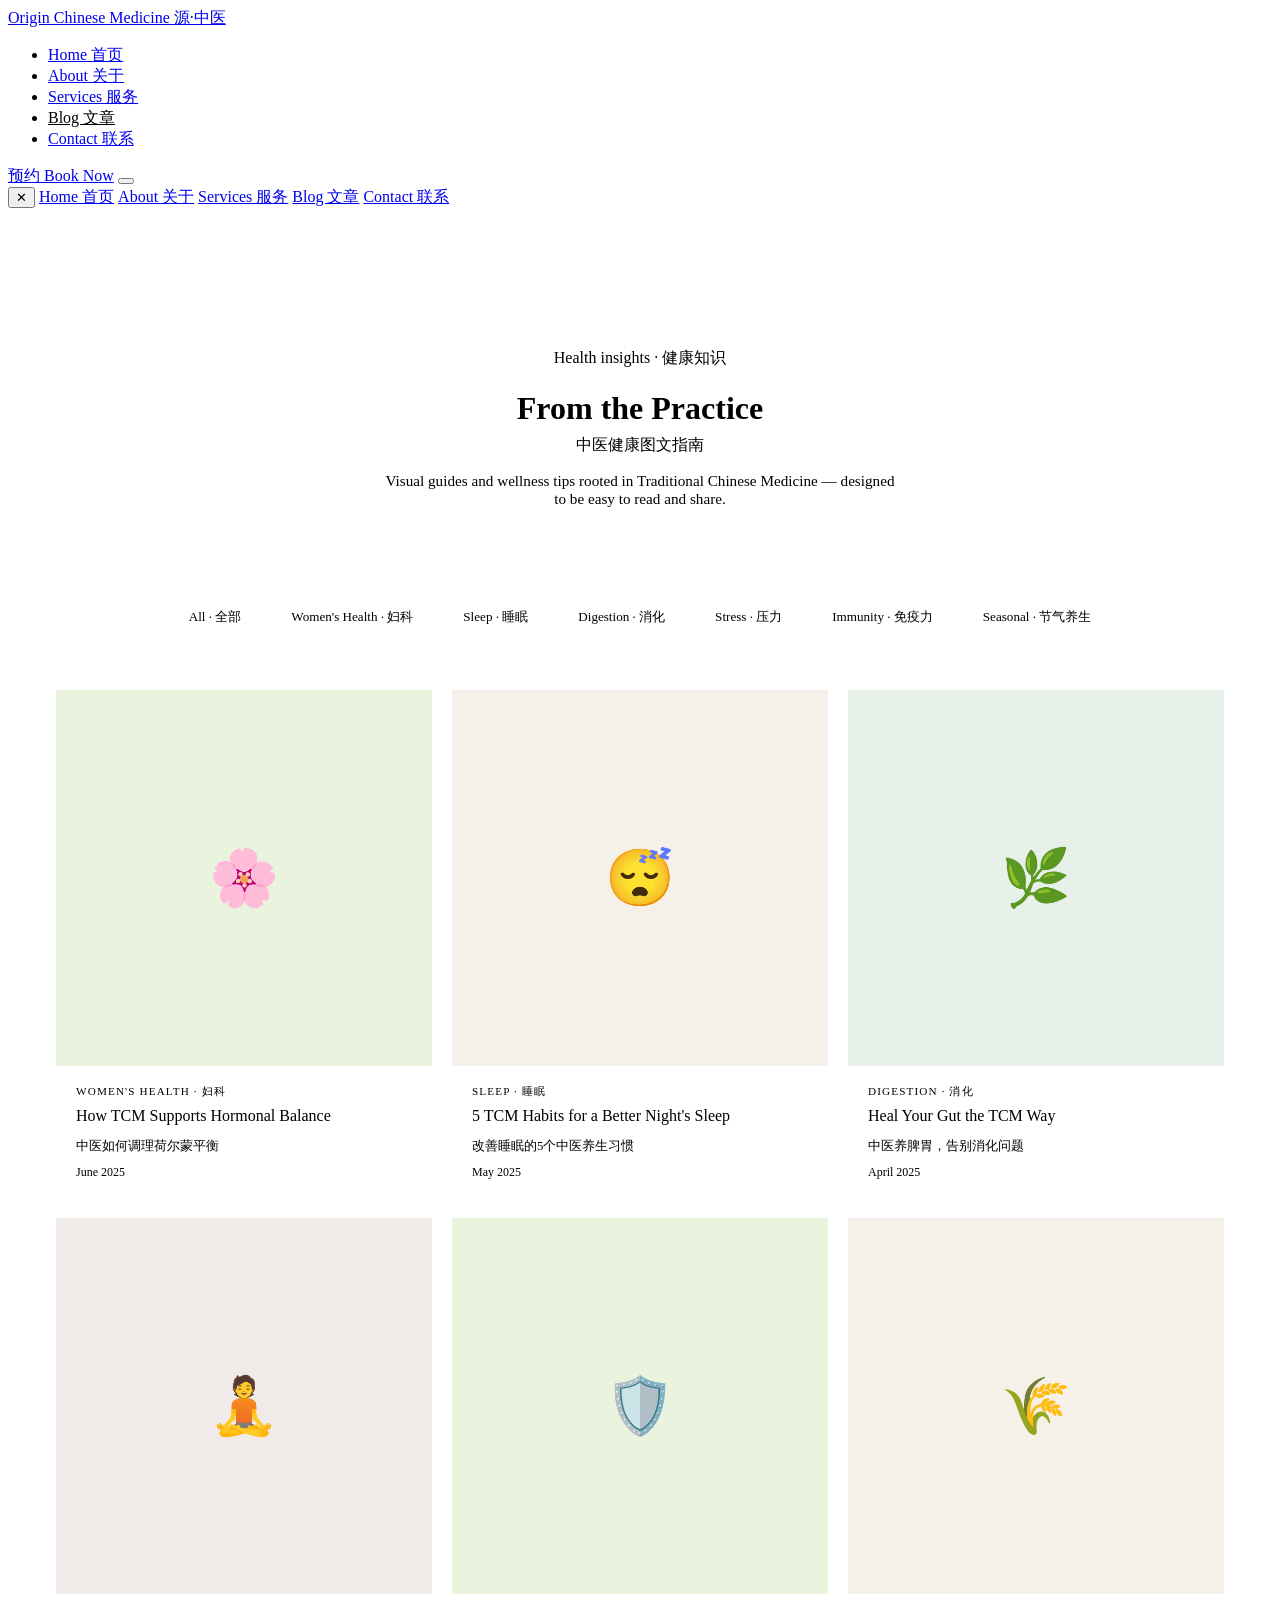
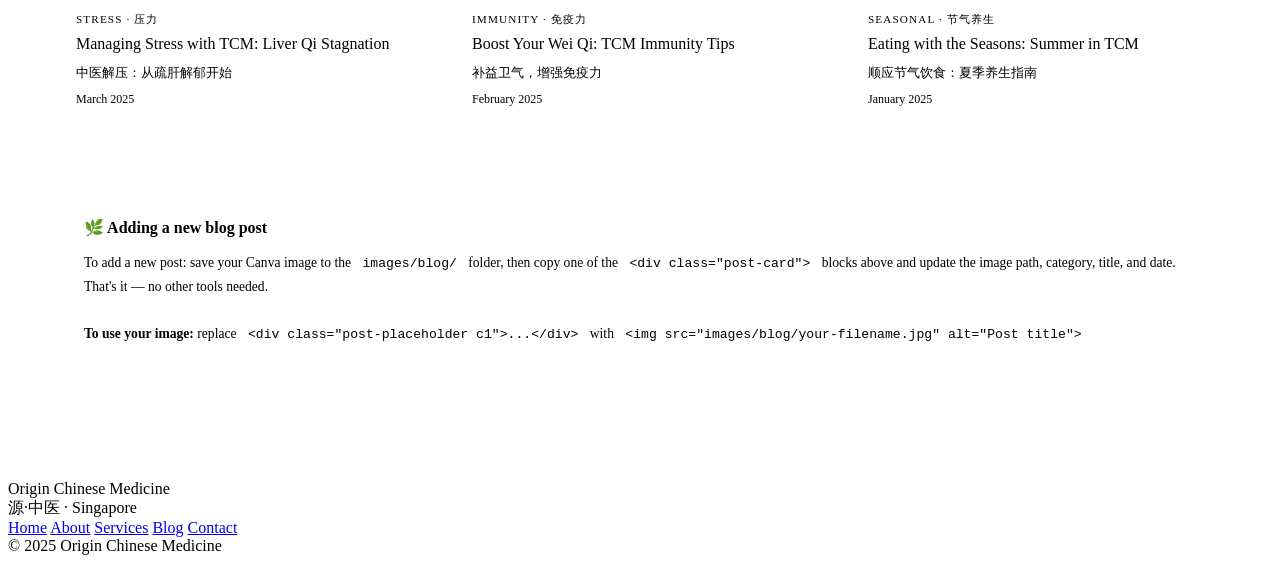
==== blog.html @ f14a3a6f "Add files via upload" ====
<!DOCTYPE html>
<html lang="en">
<head>
  <meta charset="UTF-8" />
  <meta name="viewport" content="width=device-width, initial-scale=1.0" />
  <title>Health Blog | Origin Chinese Medicine | 健康文章</title>
  <meta name="description" content="Visual health guides and TCM wellness tips from Origin Chinese Medicine Singapore. 中医健康知识图解。" />
  <link rel="stylesheet" href="css/style.css" />
  <style>
    .blog-hero {
      padding: 140px 48px 60px;
      background: var(--beige);
      text-align: center;
    }
    .blog-hero h1 { color: var(--green-deep); margin-bottom: 8px; }
    .blog-hero .zh-sub { font-family: 'Noto Serif SC', serif; font-size: 1rem; color: var(--green-soft); margin-bottom: 16px; }
    .blog-hero p { font-size: 0.95rem; color: var(--text-soft); max-width: 520px; margin: 0 auto; }

    .filter-bar {
      display: flex; justify-content: center; flex-wrap: wrap; gap: 10px;
      padding: 32px 48px 0;
      background: var(--beige);
    }
    .filter-btn {
      padding: 8px 20px; border-radius: 100px; font-size: 0.82rem;
      border: 1px solid var(--beige-dark); background: var(--white);
      color: var(--text-mid); cursor: pointer;
      transition: all 0.2s ease; font-family: var(--font-body);
    }
    .filter-btn:hover, .filter-btn.active {
      background: var(--green-deep); color: var(--green-pale);
      border-color: var(--green-deep);
    }

    .blog-section {
      padding: 56px 48px 96px;
      background: var(--beige);
    }

    /* MASONRY-STYLE GRID */
    .posts-grid {
      display: grid;
      grid-template-columns: repeat(3, 1fr);
      gap: 20px;
    }

    .post-card {
      background: var(--white);
      border-radius: var(--radius-lg);
      border: 1px solid var(--beige-dark);
      overflow: hidden;
      cursor: pointer;
      transition: transform 0.25s ease, box-shadow 0.25s ease;
    }
    .post-card:hover {
      transform: translateY(-6px);
      box-shadow: 0 16px 48px rgba(30,61,31,0.1);
    }
    .post-card img {
      width: 100%; display: block;
      object-fit: cover; aspect-ratio: 1/1;
      background: var(--green-pale);
    }
    .post-placeholder {
      width: 100%; aspect-ratio: 1/1;
      display: flex; align-items: center; justify-content: center;
      font-size: 3.5rem;
    }
    .post-placeholder.c1 { background: #EAF3DE; }
    .post-placeholder.c2 { background: #F5F0E8; }
    .post-placeholder.c3 { background: #E8F0EA; }
    .post-placeholder.c4 { background: #F0EAE8; }

    .post-meta { padding: 18px 20px; }
    .post-category {
      font-size: 0.7rem; letter-spacing: 0.1em; text-transform: uppercase;
      color: var(--green-soft); margin-bottom: 6px;
    }
    .post-title {
      font-family: var(--font-display); font-size: 1rem;
      color: var(--green-deep); line-height: 1.4; margin-bottom: 10px;
    }
    .post-title-zh {
      font-family: 'Noto Serif SC', serif;
      font-size: 0.8rem; color: var(--green-soft); margin-bottom: 10px;
    }
    .post-date { font-size: 0.75rem; color: var(--text-muted); }

    /* LIGHTBOX */
    .lightbox {
      display: none; position: fixed; inset: 0; z-index: 999;
      background: rgba(10, 20, 10, 0.85);
      align-items: center; justify-content: center;
      padding: 24px;
    }
    .lightbox.open { display: flex; }
    .lightbox-inner {
      max-width: 680px; width: 100%;
      background: var(--white); border-radius: var(--radius-xl);
      overflow: hidden; position: relative;
    }
    .lightbox img {
      width: 100%; display: block;
      max-height: 70vh; object-fit: contain; background: var(--beige);
    }
    .lightbox-body { padding: 24px 28px; }
    .lightbox-category { font-size: 0.72rem; letter-spacing: 0.1em; text-transform: uppercase; color: var(--green-soft); margin-bottom: 8px; }
    .lightbox-title { font-family: var(--font-display); font-size: 1.3rem; color: var(--green-deep); margin-bottom: 6px; }
    .lightbox-title-zh { font-family: 'Noto Serif SC', serif; font-size: 0.9rem; color: var(--green-soft); }
    .lightbox-close {
      position: absolute; top: 16px; right: 16px;
      width: 36px; height: 36px; border-radius: 50%;
      background: rgba(0,0,0,0.3); color: white;
      border: none; font-size: 1rem; cursor: pointer;
      display: flex; align-items: center; justify-content: center;
    }

    /* HOW TO ADD POSTS */
    .add-post-guide {
      margin-top: 48px; padding: 24px 28px;
      background: var(--white); border-radius: var(--radius-lg);
      border: 1px dashed var(--green-light);
    }
    .add-post-guide h4 { font-family: var(--font-display); color: var(--green-deep); margin-bottom: 8px; }
    .add-post-guide p { font-size: 0.85rem; color: var(--text-soft); line-height: 1.7; }
    .add-post-guide code {
      background: var(--beige); padding: 2px 8px; border-radius: 4px;
      font-family: monospace; font-size: 0.82rem; color: var(--green-mid);
    }

    @media (max-width: 900px) {
      .blog-hero, .filter-bar, .blog-section { padding-left: 24px; padding-right: 24px; }
      .blog-hero { padding-top: 110px; }
      .posts-grid { grid-template-columns: repeat(2, 1fr); }
    }
    @media (max-width: 560px) {
      .posts-grid { grid-template-columns: 1fr; }
    }
  </style>
</head>
<body>

<!-- NAV -->
<nav id="mainNav">
  <a href="index.html" class="nav-logo">
    <span class="nav-logo-en">Origin Chinese Medicine</span>
    <span class="nav-logo-zh">源·中医</span>
  </a>
  <ul class="nav-links">
    <li><a href="index.html#home">Home 首页</a></li>
    <li><a href="index.html#about">About 关于</a></li>
    <li><a href="index.html#services">Services 服务</a></li>
    <li><a href="blog.html" style="color: var(--green-mid);">Blog 文章</a></li>
    <li><a href="index.html#contact">Contact 联系</a></li>
  </ul>
  <a href="index.html#contact" class="nav-cta">预约 Book Now</a>
  <button class="hamburger" onclick="openMobileNav()" aria-label="Open menu">
    <span></span><span></span><span></span>
  </button>
</nav>

<!-- MOBILE NAV -->
<div class="mobile-nav" id="mobileNav">
  <button class="close-btn" onclick="closeMobileNav()">✕</button>
  <a href="index.html" onclick="closeMobileNav()">Home 首页</a>
  <a href="index.html#about" onclick="closeMobileNav()">About 关于</a>
  <a href="index.html#services" onclick="closeMobileNav()">Services 服务</a>
  <a href="blog.html" onclick="closeMobileNav()">Blog 文章</a>
  <a href="index.html#contact" onclick="closeMobileNav()">Contact 联系</a>
</div>

<!-- HERO -->
<div class="blog-hero">
  <div class="section-eyebrow" style="justify-content:center; margin-bottom:16px;">Health insights · 健康知识</div>
  <h1>From the Practice</h1>
  <div class="zh-sub">中医健康图文指南</div>
  <p>Visual guides and wellness tips rooted in Traditional Chinese Medicine — designed to be easy to read and share.</p>
</div>

<!-- FILTER BAR -->
<div class="filter-bar">
  <button class="filter-btn active" onclick="filterPosts('all', this)">All · 全部</button>
  <button class="filter-btn" onclick="filterPosts('womens', this)">Women's Health · 妇科</button>
  <button class="filter-btn" onclick="filterPosts('sleep', this)">Sleep · 睡眠</button>
  <button class="filter-btn" onclick="filterPosts('digestion', this)">Digestion · 消化</button>
  <button class="filter-btn" onclick="filterPosts('stress', this)">Stress · 压力</button>
  <button class="filter-btn" onclick="filterPosts('immunity', this)">Immunity · 免疫力</button>
  <button class="filter-btn" onclick="filterPosts('seasonal', this)">Seasonal · 节气养生</button>
</div>

<!-- BLOG POSTS GRID -->
<div class="blog-section">
  <div class="posts-grid" id="postsGrid">

    <!-- SAMPLE POSTS — replace emoji with <img src="images/blog/your-image.jpg"> -->
    <div class="post-card fade-in" data-category="womens" onclick="openLightbox(this)">
      <div class="post-placeholder c1">🌸</div>
      <div class="post-meta">
        <div class="post-category">Women's Health · 妇科</div>
        <div class="post-title">How TCM Supports Hormonal Balance</div>
        <div class="post-title-zh">中医如何调理荷尔蒙平衡</div>
        <div class="post-date">June 2025</div>
      </div>
    </div>

    <div class="post-card fade-in" data-category="sleep" onclick="openLightbox(this)" style="transition-delay:0.1s">
      <div class="post-placeholder c2">😴</div>
      <div class="post-meta">
        <div class="post-category">Sleep · 睡眠</div>
        <div class="post-title">5 TCM Habits for a Better Night's Sleep</div>
        <div class="post-title-zh">改善睡眠的5个中医养生习惯</div>
        <div class="post-date">May 2025</div>
      </div>
    </div>

    <div class="post-card fade-in" data-category="digestion" onclick="openLightbox(this)" style="transition-delay:0.2s">
      <div class="post-placeholder c3">🌿</div>
      <div class="post-meta">
        <div class="post-category">Digestion · 消化</div>
        <div class="post-title">Heal Your Gut the TCM Way</div>
        <div class="post-title-zh">中医养脾胃，告别消化问题</div>
        <div class="post-date">April 2025</div>
      </div>
    </div>

    <div class="post-card fade-in" data-category="stress" onclick="openLightbox(this)">
      <div class="post-placeholder c4">🧘</div>
      <div class="post-meta">
        <div class="post-category">Stress · 压力</div>
        <div class="post-title">Managing Stress with TCM: Liver Qi Stagnation</div>
        <div class="post-title-zh">中医解压：从疏肝解郁开始</div>
        <div class="post-date">March 2025</div>
      </div>
    </div>

    <div class="post-card fade-in" data-category="immunity" onclick="openLightbox(this)" style="transition-delay:0.1s">
      <div class="post-placeholder c1">🛡️</div>
      <div class="post-meta">
        <div class="post-category">Immunity · 免疫力</div>
        <div class="post-title">Boost Your Wei Qi: TCM Immunity Tips</div>
        <div class="post-title-zh">补益卫气，增强免疫力</div>
        <div class="post-date">February 2025</div>
      </div>
    </div>

    <div class="post-card fade-in" data-category="seasonal" onclick="openLightbox(this)" style="transition-delay:0.2s">
      <div class="post-placeholder c2">🌾</div>
      <div class="post-meta">
        <div class="post-category">Seasonal · 节气养生</div>
        <div class="post-title">Eating with the Seasons: Summer in TCM</div>
        <div class="post-title-zh">顺应节气饮食：夏季养生指南</div>
        <div class="post-date">January 2025</div>
      </div>
    </div>

  </div>

  <!-- GUIDE FOR ADDING NEW POSTS -->
  <div class="add-post-guide">
    <h4>🌿 Adding a new blog post</h4>
    <p>
      To add a new post: save your Canva image to the <code>images/blog/</code> folder, then copy one of the <code>&lt;div class="post-card"&gt;</code> blocks above and update the image path, category, title, and date. That's it — no other tools needed.
      <br><br>
      <strong>To use your image:</strong> replace <code>&lt;div class="post-placeholder c1"&gt;...&lt;/div&gt;</code> with <code>&lt;img src="images/blog/your-filename.jpg" alt="Post title"&gt;</code>
    </p>
  </div>
</div>

<!-- LIGHTBOX -->
<div class="lightbox" id="lightbox" onclick="closeLightboxOnBg(event)">
  <div class="lightbox-inner">
    <button class="lightbox-close" onclick="closeLightbox()">✕</button>
    <img id="lightboxImg" src="" alt="" style="display:none" />
    <div id="lightboxPlaceholder" style="width:100%; aspect-ratio:1/1; display:flex; align-items:center; justify-content:center; font-size:5rem; background:var(--beige);"></div>
    <div class="lightbox-body">
      <div class="lightbox-category" id="lightboxCat"></div>
      <div class="lightbox-title" id="lightboxTitle"></div>
      <div class="lightbox-title-zh" id="lightboxZh"></div>
    </div>
  </div>
</div>

<!-- FOOTER -->
<footer>
  <div>
    <div class="footer-logo-en">Origin Chinese Medicine</div>
    <div class="footer-logo-zh">源·中医 · Singapore</div>
  </div>
  <div class="footer-links">
    <a href="index.html">Home</a>
    <a href="index.html#about">About</a>
    <a href="index.html#services">Services</a>
    <a href="blog.html">Blog</a>
    <a href="index.html#contact">Contact</a>
  </div>
  <div class="footer-copy">© 2025 Origin Chinese Medicine</div>
</footer>

<script>
  window.addEventListener('scroll', () => {
    document.getElementById('mainNav').classList.toggle('scrolled', window.scrollY > 20);
  });
  function openMobileNav() { document.getElementById('mobileNav').classList.add('open'); }
  function closeMobileNav() { document.getElementById('mobileNav').classList.remove('open'); }

  const observer = new IntersectionObserver((entries) => {
    entries.forEach(e => { if (e.isIntersecting) e.target.classList.add('visible'); });
  }, { threshold: 0.1 });
  document.querySelectorAll('.fade-in').forEach(el => observer.observe(el));

  // Filter
  function filterPosts(cat, btn) {
    document.querySelectorAll('.filter-btn').forEach(b => b.classList.remove('active'));
    btn.classList.add('active');
    document.querySelectorAll('.post-card').forEach(card => {
      card.style.display = (cat === 'all' || card.dataset.category === cat) ? 'block' : 'none';
    });
  }

  // Lightbox
  function openLightbox(card) {
    const img = card.querySelector('img');
    const placeholder = card.querySelector('.post-placeholder');
    const cat = card.querySelector('.post-category').textContent;
    const title = card.querySelector('.post-title').textContent;
    const zh = card.querySelector('.post-title-zh').textContent;
    document.getElementById('lightboxCat').textContent = cat;
    document.getElementById('lightboxTitle').textContent = title;
    document.getElementById('lightboxZh').textContent = zh;
    if (img) {
      document.getElementById('lightboxImg').src = img.src;
      document.getElementById('lightboxImg').style.display = 'block';
      document.getElementById('lightboxPlaceholder').style.display = 'none';
    } else {
      document.getElementById('lightboxImg').style.display = 'none';
      document.getElementById('lightboxPlaceholder').innerHTML = placeholder.innerHTML;
      document.getElementById('lightboxPlaceholder').style.display = 'flex';
    }
    document.getElementById('lightbox').classList.add('open');
    document.body.style.overflow = 'hidden';
  }
  function closeLightbox() {
    document.getElementById('lightbox').classList.remove('open');
    document.body.style.overflow = '';
  }
  function closeLightboxOnBg(e) {
    if (e.target === document.getElementById('lightbox')) closeLightbox();
  }
  document.addEventListener('keydown', e => { if (e.key === 'Escape') closeLightbox(); });
</script>

</body>
</html>
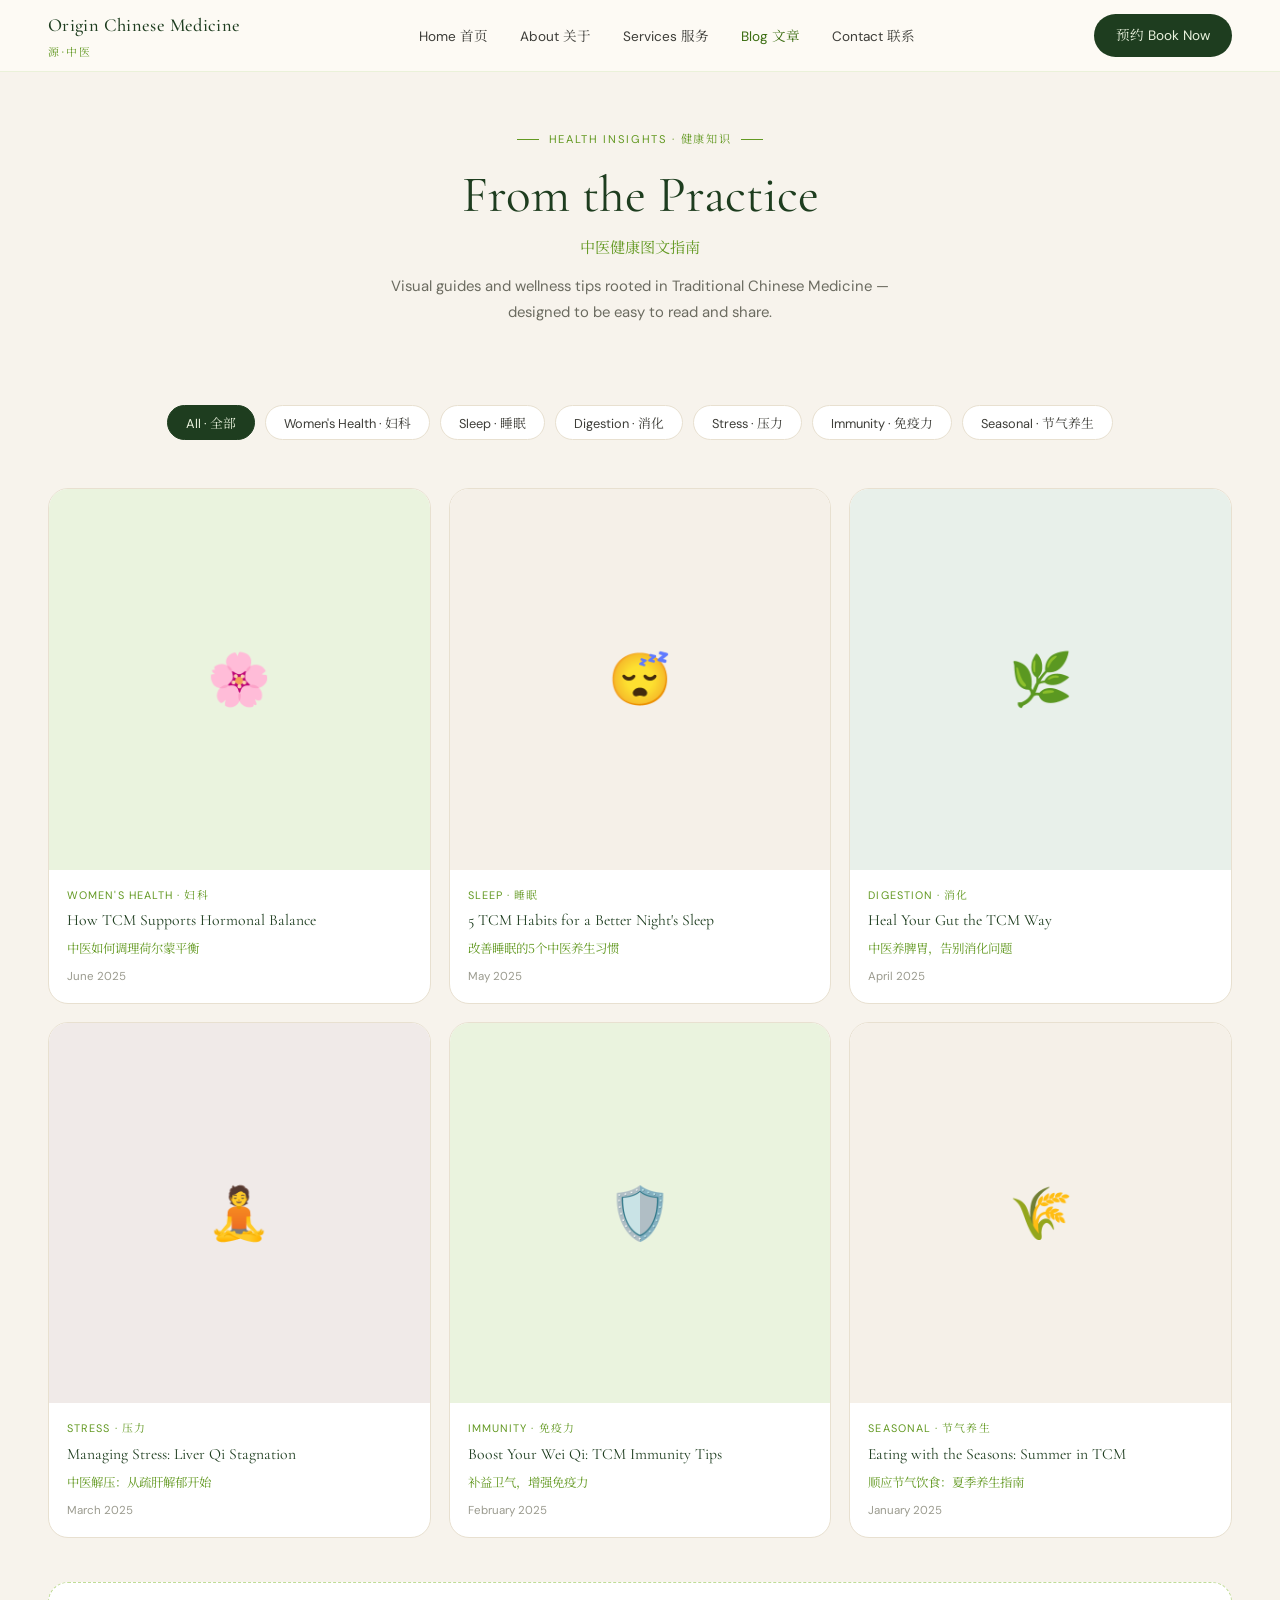
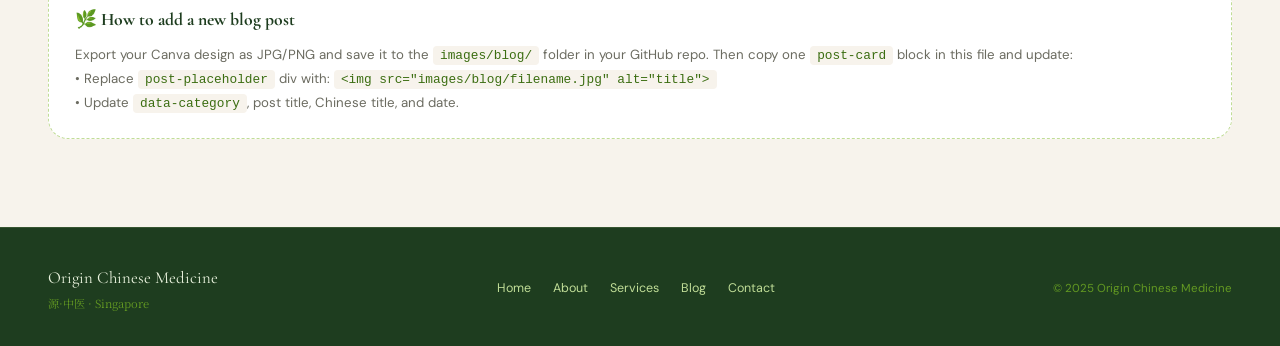
==== commit 99081333: "Add files via upload" ====
--- a/blog.html
+++ b/blog.html
@@ -4,141 +4,125 @@
   <meta charset="UTF-8" />
   <meta name="viewport" content="width=device-width, initial-scale=1.0" />
   <title>Health Blog | Origin Chinese Medicine | 健康文章</title>
-  <meta name="description" content="Visual health guides and TCM wellness tips from Origin Chinese Medicine Singapore. 中医健康知识图解。" />
-  <link rel="stylesheet" href="css/style.css" />
+  <meta name="description" content="Visual health guides and TCM wellness tips from Origin Chinese Medicine Singapore." />
+  <link rel="preconnect" href="https://fonts.googleapis.com">
+  <link rel="preconnect" href="https://fonts.gstatic.com" crossorigin>
+  <link href="https://fonts.googleapis.com/css2?family=Cormorant+Garamond:ital,wght@0,300;0,400;0,500;1,300;1,400&family=DM+Sans:wght@300;400;500&family=Noto+Serif+SC:wght@300;400;500&display=swap" rel="stylesheet">
   <style>
-    .blog-hero {
-      padding: 140px 48px 60px;
-      background: var(--beige);
-      text-align: center;
+    :root {
+      --green-deep:#1E3D1F; --green-mid:#3B6D11; --green-soft:#639922;
+      --green-light:#C0DD97; --green-pale:#EAF3DE; --beige:#F7F3EC;
+      --beige-dark:#E8E0D0; --cream:#FDFAF5; --text-dark:#1A1A18;
+      --text-mid:#3D3D38; --text-soft:#6B6B60; --text-muted:#9A9A8E; --white:#FFFFFF;
+      --font-display:'Cormorant Garamond','Noto Serif SC',serif;
+      --font-body:'DM Sans','Noto Serif SC',sans-serif;
+      --r-md:12px; --r-lg:20px; --r-xl:32px; --t:0.3s ease;
     }
-    .blog-hero h1 { color: var(--green-deep); margin-bottom: 8px; }
-    .blog-hero .zh-sub { font-family: 'Noto Serif SC', serif; font-size: 1rem; color: var(--green-soft); margin-bottom: 16px; }
-    .blog-hero p { font-size: 0.95rem; color: var(--text-soft); max-width: 520px; margin: 0 auto; }
-
-    .filter-bar {
-      display: flex; justify-content: center; flex-wrap: wrap; gap: 10px;
-      padding: 32px 48px 0;
-      background: var(--beige);
+    *,*::before,*::after{box-sizing:border-box;margin:0;padding:0;}
+    html{scroll-behavior:smooth;}
+    body{font-family:var(--font-body);background:var(--cream);color:var(--text-dark);font-size:16px;line-height:1.7;overflow-x:hidden;}
+    h1,h2,h3{font-family:var(--font-display);font-weight:400;line-height:1.2;}
+    a{text-decoration:none;}
+
+    /* NAV */
+    nav{position:fixed;top:0;left:0;right:0;z-index:100;display:flex;align-items:center;justify-content:space-between;padding:0 48px;height:72px;background:rgba(253,250,245,0.94);backdrop-filter:blur(12px);border-bottom:1px solid rgba(192,221,151,0.3);transition:box-shadow var(--t);}
+    nav.scrolled{box-shadow:0 2px 20px rgba(30,61,31,0.08);}
+    .nav-logo{display:flex;flex-direction:column;gap:1px;}
+    .nav-logo-en{font-family:var(--font-display);font-size:1.15rem;font-weight:500;color:var(--green-deep);letter-spacing:0.02em;}
+    .nav-logo-zh{font-family:'Noto Serif SC',serif;font-size:0.68rem;color:var(--green-soft);letter-spacing:0.15em;}
+    .nav-links{display:flex;gap:32px;list-style:none;}
+    .nav-links a{font-size:0.85rem;color:var(--text-mid);transition:color var(--t);}
+    .nav-links a:hover,.nav-links a.active{color:var(--green-mid);}
+    .nav-cta{padding:10px 22px;background:var(--green-deep);color:var(--green-pale);border:none;border-radius:100px;font-family:var(--font-body);font-size:0.85rem;cursor:pointer;transition:background var(--t);}
+    .nav-cta:hover{background:var(--green-mid);}
+    .hamburger{display:none;flex-direction:column;gap:5px;background:none;border:none;cursor:pointer;padding:4px;}
+    .hamburger span{display:block;width:24px;height:1.5px;background:var(--green-deep);}
+    .mobile-nav{display:none;position:fixed;inset:0;z-index:99;background:var(--cream);flex-direction:column;align-items:center;justify-content:center;gap:32px;}
+    .mobile-nav.open{display:flex;}
+    .mobile-nav a{font-family:var(--font-display);font-size:1.9rem;color:var(--green-deep);}
+    .mobile-nav .close-btn{position:absolute;top:24px;right:40px;background:none;border:none;font-size:1.8rem;color:var(--text-soft);cursor:pointer;}
+
+    /* BLOG HERO */
+    .blog-hero{padding:130px 48px 52px;background:var(--beige);text-align:center;}
+    .eyebrow{font-size:0.7rem;letter-spacing:0.15em;text-transform:uppercase;color:var(--green-soft);display:flex;align-items:center;justify-content:center;gap:10px;margin-bottom:16px;}
+    .eyebrow::before{content:'';display:block;width:22px;height:1px;background:var(--green-soft);}
+    .eyebrow::after{content:'';display:block;width:22px;height:1px;background:var(--green-soft);}
+    .blog-hero h1{font-size:clamp(2rem,4vw,3.2rem);color:var(--green-deep);margin-bottom:8px;}
+    .blog-hero .zh-sub{font-family:'Noto Serif SC',serif;font-size:0.95rem;color:var(--green-soft);margin-bottom:14px;}
+    .blog-hero p{font-size:0.93rem;color:var(--text-soft);max-width:500px;margin:0 auto;}
+
+    /* FILTER */
+    .filter-bar{display:flex;justify-content:center;flex-wrap:wrap;gap:10px;padding:28px 48px 0;background:var(--beige);}
+    .filter-btn{padding:7px 18px;border-radius:100px;font-size:0.8rem;border:1px solid var(--beige-dark);background:var(--white);color:var(--text-mid);cursor:pointer;transition:all 0.2s;font-family:var(--font-body);}
+    .filter-btn:hover,.filter-btn.active{background:var(--green-deep);color:var(--green-pale);border-color:var(--green-deep);}
+
+    /* GRID */
+    .blog-section{padding:48px 48px 88px;background:var(--beige);}
+    .posts-grid{display:grid;grid-template-columns:repeat(3,1fr);gap:18px;}
+    .post-card{background:var(--white);border-radius:var(--r-lg);border:1px solid var(--beige-dark);overflow:hidden;cursor:pointer;transition:transform 0.25s,box-shadow 0.25s;}
+    .post-card:hover{transform:translateY(-6px);box-shadow:0 16px 44px rgba(30,61,31,0.1);}
+    .post-card img{width:100%;display:block;object-fit:cover;aspect-ratio:1/1;background:var(--green-pale);}
+    .post-placeholder{width:100%;aspect-ratio:1/1;display:flex;align-items:center;justify-content:center;font-size:3.2rem;}
+    .c1{background:#EAF3DE;} .c2{background:#F5F0E8;} .c3{background:#E8F0EA;} .c4{background:#F0EAE8;}
+    .post-meta{padding:16px 18px;}
+    .post-category{font-size:0.68rem;letter-spacing:0.1em;text-transform:uppercase;color:var(--green-soft);margin-bottom:6px;}
+    .post-title{font-family:var(--font-display);font-size:0.98rem;color:var(--green-deep);line-height:1.4;margin-bottom:6px;}
+    .post-title-zh{font-family:'Noto Serif SC',serif;font-size:0.78rem;color:var(--green-soft);margin-bottom:8px;}
+    .post-date{font-size:0.72rem;color:var(--text-muted);}
+
+    /* LIGHTBOX */
+    .lightbox{display:none;position:fixed;inset:0;z-index:999;background:rgba(10,20,10,0.85);align-items:center;justify-content:center;padding:24px;}
+    .lightbox.open{display:flex;}
+    .lightbox-inner{max-width:660px;width:100%;background:var(--white);border-radius:var(--r-xl);overflow:hidden;position:relative;}
+    .lightbox-img-area{width:100%;aspect-ratio:1/1;display:flex;align-items:center;justify-content:center;background:var(--beige);}
+    .lightbox-img-area img{width:100%;height:100%;object-fit:contain;display:block;}
+    .lightbox-img-area .lb-placeholder{font-size:5rem;}
+    .lightbox-body{padding:22px 26px;}
+    .lightbox-cat{font-size:0.7rem;letter-spacing:0.1em;text-transform:uppercase;color:var(--green-soft);margin-bottom:6px;}
+    .lightbox-title{font-family:var(--font-display);font-size:1.25rem;color:var(--green-deep);margin-bottom:4px;}
+    .lightbox-title-zh{font-family:'Noto Serif SC',serif;font-size:0.86rem;color:var(--green-soft);}
+    .lightbox-close{position:absolute;top:14px;right:14px;width:34px;height:34px;border-radius:50%;background:rgba(0,0,0,0.28);color:white;border:none;font-size:0.95rem;cursor:pointer;display:flex;align-items:center;justify-content:center;}
+
+    /* ADD POST GUIDE */
+    .add-guide{margin-top:44px;padding:22px 26px;background:var(--white);border-radius:var(--r-lg);border:1px dashed var(--green-light);}
+    .add-guide h4{font-family:var(--font-display);color:var(--green-deep);margin-bottom:8px;font-size:1.1rem;}
+    .add-guide p{font-size:0.83rem;color:var(--text-soft);line-height:1.75;}
+    .add-guide code{background:var(--beige);padding:2px 7px;border-radius:4px;font-family:monospace;font-size:0.8rem;color:var(--green-mid);}
+
+    /* FOOTER */
+    footer{background:var(--green-deep);border-top:1px solid rgba(192,221,151,0.15);padding:36px 48px;display:flex;justify-content:space-between;align-items:center;flex-wrap:wrap;gap:18px;}
+    .footer-logo-en{font-family:var(--font-display);font-size:1.05rem;color:var(--green-pale);}
+    .footer-logo-zh{font-family:'Noto Serif SC',serif;font-size:0.7rem;color:var(--green-soft);margin-top:2px;}
+    .footer-links{display:flex;gap:22px;}
+    .footer-links a{font-size:0.78rem;color:var(--green-light);transition:color var(--t);}
+    .footer-links a:hover{color:var(--green-pale);}
+    .footer-copy{font-size:0.72rem;color:var(--green-soft);}
+
+    .fade-in{opacity:0;transform:translateY(20px);transition:opacity 0.6s ease,transform 0.6s ease;}
+    .fade-in.visible{opacity:1;transform:translateY(0);}
+
+    @media(max-width:900px){
+      nav{padding:0 24px;} .nav-links,.nav-cta{display:none;} .hamburger{display:flex;}
+      .blog-hero,.filter-bar,.blog-section{padding-left:24px;padding-right:24px;}
+      .blog-hero{padding-top:108px;}
+      .posts-grid{grid-template-columns:repeat(2,1fr);}
+      footer{padding:28px 24px;flex-direction:column;text-align:center;}
+      .footer-links{flex-wrap:wrap;justify-content:center;}
     }
-    .filter-btn {
-      padding: 8px 20px; border-radius: 100px; font-size: 0.82rem;
-      border: 1px solid var(--beige-dark); background: var(--white);
-      color: var(--text-mid); cursor: pointer;
-      transition: all 0.2s ease; font-family: var(--font-body);
-    }
-    .filter-btn:hover, .filter-btn.active {
-      background: var(--green-deep); color: var(--green-pale);
-      border-color: var(--green-deep);
-    }
-
-    .blog-section {
-      padding: 56px 48px 96px;
-      background: var(--beige);
-    }
-
-    /* MASONRY-STYLE GRID */
-    .posts-grid {
-      display: grid;
-      grid-template-columns: repeat(3, 1fr);
-      gap: 20px;
-    }
-
-    .post-card {
-      background: var(--white);
-      border-radius: var(--radius-lg);
-      border: 1px solid var(--beige-dark);
-      overflow: hidden;
-      cursor: pointer;
-      transition: transform 0.25s ease, box-shadow 0.25s ease;
-    }
-    .post-card:hover {
-      transform: translateY(-6px);
-      box-shadow: 0 16px 48px rgba(30,61,31,0.1);
-    }
-    .post-card img {
-      width: 100%; display: block;
-      object-fit: cover; aspect-ratio: 1/1;
-      background: var(--green-pale);
-    }
-    .post-placeholder {
-      width: 100%; aspect-ratio: 1/1;
-      display: flex; align-items: center; justify-content: center;
-      font-size: 3.5rem;
-    }
-    .post-placeholder.c1 { background: #EAF3DE; }
-    .post-placeholder.c2 { background: #F5F0E8; }
-    .post-placeholder.c3 { background: #E8F0EA; }
-    .post-placeholder.c4 { background: #F0EAE8; }
-
-    .post-meta { padding: 18px 20px; }
-    .post-category {
-      font-size: 0.7rem; letter-spacing: 0.1em; text-transform: uppercase;
-      color: var(--green-soft); margin-bottom: 6px;
-    }
-    .post-title {
-      font-family: var(--font-display); font-size: 1rem;
-      color: var(--green-deep); line-height: 1.4; margin-bottom: 10px;
-    }
-    .post-title-zh {
-      font-family: 'Noto Serif SC', serif;
-      font-size: 0.8rem; color: var(--green-soft); margin-bottom: 10px;
-    }
-    .post-date { font-size: 0.75rem; color: var(--text-muted); }
-
-    /* LIGHTBOX */
-    .lightbox {
-      display: none; position: fixed; inset: 0; z-index: 999;
-      background: rgba(10, 20, 10, 0.85);
-      align-items: center; justify-content: center;
-      padding: 24px;
-    }
-    .lightbox.open { display: flex; }
-    .lightbox-inner {
-      max-width: 680px; width: 100%;
-      background: var(--white); border-radius: var(--radius-xl);
-      overflow: hidden; position: relative;
-    }
-    .lightbox img {
-      width: 100%; display: block;
-      max-height: 70vh; object-fit: contain; background: var(--beige);
-    }
-    .lightbox-body { padding: 24px 28px; }
-    .lightbox-category { font-size: 0.72rem; letter-spacing: 0.1em; text-transform: uppercase; color: var(--green-soft); margin-bottom: 8px; }
-    .lightbox-title { font-family: var(--font-display); font-size: 1.3rem; color: var(--green-deep); margin-bottom: 6px; }
-    .lightbox-title-zh { font-family: 'Noto Serif SC', serif; font-size: 0.9rem; color: var(--green-soft); }
-    .lightbox-close {
-      position: absolute; top: 16px; right: 16px;
-      width: 36px; height: 36px; border-radius: 50%;
-      background: rgba(0,0,0,0.3); color: white;
-      border: none; font-size: 1rem; cursor: pointer;
-      display: flex; align-items: center; justify-content: center;
-    }
-
-    /* HOW TO ADD POSTS */
-    .add-post-guide {
-      margin-top: 48px; padding: 24px 28px;
-      background: var(--white); border-radius: var(--radius-lg);
-      border: 1px dashed var(--green-light);
-    }
-    .add-post-guide h4 { font-family: var(--font-display); color: var(--green-deep); margin-bottom: 8px; }
-    .add-post-guide p { font-size: 0.85rem; color: var(--text-soft); line-height: 1.7; }
-    .add-post-guide code {
-      background: var(--beige); padding: 2px 8px; border-radius: 4px;
-      font-family: monospace; font-size: 0.82rem; color: var(--green-mid);
-    }
-
-    @media (max-width: 900px) {
-      .blog-hero, .filter-bar, .blog-section { padding-left: 24px; padding-right: 24px; }
-      .blog-hero { padding-top: 110px; }
-      .posts-grid { grid-template-columns: repeat(2, 1fr); }
-    }
-    @media (max-width: 560px) {
-      .posts-grid { grid-template-columns: 1fr; }
-    }
+    @media(max-width:560px){.posts-grid{grid-template-columns:1fr;}}
   </style>
 </head>
 <body>
+
+<!-- MOBILE NAV -->
+<div class="mobile-nav" id="mobileNav">
+  <button class="close-btn" onclick="closeMobileNav()">✕</button>
+  <a href="index.html" onclick="closeMobileNav()">Home 首页</a>
+  <a href="index.html#about" onclick="closeMobileNav()">About 关于</a>
+  <a href="index.html#services" onclick="closeMobileNav()">Services 服务</a>
+  <a href="blog.html" onclick="closeMobileNav()">Blog 文章</a>
+  <a href="index.html#contact" onclick="closeMobileNav()">Contact 联系</a>
+</div>
 
 <!-- NAV -->
 <nav id="mainNav">
@@ -150,49 +134,36 @@
     <li><a href="index.html#home">Home 首页</a></li>
     <li><a href="index.html#about">About 关于</a></li>
     <li><a href="index.html#services">Services 服务</a></li>
-    <li><a href="blog.html" style="color: var(--green-mid);">Blog 文章</a></li>
+    <li><a href="blog.html" class="active">Blog 文章</a></li>
     <li><a href="index.html#contact">Contact 联系</a></li>
   </ul>
   <a href="index.html#contact" class="nav-cta">预约 Book Now</a>
-  <button class="hamburger" onclick="openMobileNav()" aria-label="Open menu">
-    <span></span><span></span><span></span>
-  </button>
+  <button class="hamburger" onclick="openMobileNav()"><span></span><span></span><span></span></button>
 </nav>
-
-<!-- MOBILE NAV -->
-<div class="mobile-nav" id="mobileNav">
-  <button class="close-btn" onclick="closeMobileNav()">✕</button>
-  <a href="index.html" onclick="closeMobileNav()">Home 首页</a>
-  <a href="index.html#about" onclick="closeMobileNav()">About 关于</a>
-  <a href="index.html#services" onclick="closeMobileNav()">Services 服务</a>
-  <a href="blog.html" onclick="closeMobileNav()">Blog 文章</a>
-  <a href="index.html#contact" onclick="closeMobileNav()">Contact 联系</a>
-</div>
 
 <!-- HERO -->
 <div class="blog-hero">
-  <div class="section-eyebrow" style="justify-content:center; margin-bottom:16px;">Health insights · 健康知识</div>
+  <div class="eyebrow">Health insights · 健康知识</div>
   <h1>From the Practice</h1>
   <div class="zh-sub">中医健康图文指南</div>
   <p>Visual guides and wellness tips rooted in Traditional Chinese Medicine — designed to be easy to read and share.</p>
 </div>
 
-<!-- FILTER BAR -->
+<!-- FILTERS -->
 <div class="filter-bar">
-  <button class="filter-btn active" onclick="filterPosts('all', this)">All · 全部</button>
-  <button class="filter-btn" onclick="filterPosts('womens', this)">Women's Health · 妇科</button>
-  <button class="filter-btn" onclick="filterPosts('sleep', this)">Sleep · 睡眠</button>
-  <button class="filter-btn" onclick="filterPosts('digestion', this)">Digestion · 消化</button>
-  <button class="filter-btn" onclick="filterPosts('stress', this)">Stress · 压力</button>
-  <button class="filter-btn" onclick="filterPosts('immunity', this)">Immunity · 免疫力</button>
-  <button class="filter-btn" onclick="filterPosts('seasonal', this)">Seasonal · 节气养生</button>
-</div>
-
-<!-- BLOG POSTS GRID -->
+  <button class="filter-btn active" onclick="filterPosts('all',this)">All · 全部</button>
+  <button class="filter-btn" onclick="filterPosts('womens',this)">Women's Health · 妇科</button>
+  <button class="filter-btn" onclick="filterPosts('sleep',this)">Sleep · 睡眠</button>
+  <button class="filter-btn" onclick="filterPosts('digestion',this)">Digestion · 消化</button>
+  <button class="filter-btn" onclick="filterPosts('stress',this)">Stress · 压力</button>
+  <button class="filter-btn" onclick="filterPosts('immunity',this)">Immunity · 免疫力</button>
+  <button class="filter-btn" onclick="filterPosts('seasonal',this)">Seasonal · 节气养生</button>
+</div>
+
+<!-- POSTS -->
 <div class="blog-section">
   <div class="posts-grid" id="postsGrid">
 
-    <!-- SAMPLE POSTS — replace emoji with <img src="images/blog/your-image.jpg"> -->
     <div class="post-card fade-in" data-category="womens" onclick="openLightbox(this)">
       <div class="post-placeholder c1">🌸</div>
       <div class="post-meta">
@@ -227,7 +198,7 @@
       <div class="post-placeholder c4">🧘</div>
       <div class="post-meta">
         <div class="post-category">Stress · 压力</div>
-        <div class="post-title">Managing Stress with TCM: Liver Qi Stagnation</div>
+        <div class="post-title">Managing Stress: Liver Qi Stagnation</div>
         <div class="post-title-zh">中医解压：从疏肝解郁开始</div>
         <div class="post-date">March 2025</div>
       </div>
@@ -255,13 +226,12 @@
 
   </div>
 
-  <!-- GUIDE FOR ADDING NEW POSTS -->
-  <div class="add-post-guide">
-    <h4>🌿 Adding a new blog post</h4>
+  <div class="add-guide">
+    <h4>🌿 How to add a new blog post</h4>
     <p>
-      To add a new post: save your Canva image to the <code>images/blog/</code> folder, then copy one of the <code>&lt;div class="post-card"&gt;</code> blocks above and update the image path, category, title, and date. That's it — no other tools needed.
-      <br><br>
-      <strong>To use your image:</strong> replace <code>&lt;div class="post-placeholder c1"&gt;...&lt;/div&gt;</code> with <code>&lt;img src="images/blog/your-filename.jpg" alt="Post title"&gt;</code>
+      Export your Canva design as JPG/PNG and save it to the <code>images/blog/</code> folder in your GitHub repo. Then copy one <code>post-card</code> block in this file and update:<br>
+      • Replace <code>post-placeholder</code> div with: <code>&lt;img src="images/blog/filename.jpg" alt="title"&gt;</code><br>
+      • Update <code>data-category</code>, post title, Chinese title, and date.
     </p>
   </div>
 </div>
@@ -270,10 +240,9 @@
 <div class="lightbox" id="lightbox" onclick="closeLightboxOnBg(event)">
   <div class="lightbox-inner">
     <button class="lightbox-close" onclick="closeLightbox()">✕</button>
-    <img id="lightboxImg" src="" alt="" style="display:none" />
-    <div id="lightboxPlaceholder" style="width:100%; aspect-ratio:1/1; display:flex; align-items:center; justify-content:center; font-size:5rem; background:var(--beige);"></div>
+    <div class="lightbox-img-area" id="lightboxImgArea"></div>
     <div class="lightbox-body">
-      <div class="lightbox-category" id="lightboxCat"></div>
+      <div class="lightbox-cat" id="lightboxCat"></div>
       <div class="lightbox-title" id="lightboxTitle"></div>
       <div class="lightbox-title-zh" id="lightboxZh"></div>
     </div>
@@ -282,72 +251,41 @@
 
 <!-- FOOTER -->
 <footer>
-  <div>
-    <div class="footer-logo-en">Origin Chinese Medicine</div>
-    <div class="footer-logo-zh">源·中医 · Singapore</div>
-  </div>
+  <div><div class="footer-logo-en">Origin Chinese Medicine</div><div class="footer-logo-zh">源·中医 · Singapore</div></div>
   <div class="footer-links">
-    <a href="index.html">Home</a>
-    <a href="index.html#about">About</a>
-    <a href="index.html#services">Services</a>
-    <a href="blog.html">Blog</a>
-    <a href="index.html#contact">Contact</a>
+    <a href="index.html">Home</a><a href="index.html#about">About</a><a href="index.html#services">Services</a><a href="blog.html">Blog</a><a href="index.html#contact">Contact</a>
   </div>
   <div class="footer-copy">© 2025 Origin Chinese Medicine</div>
 </footer>
 
 <script>
-  window.addEventListener('scroll', () => {
-    document.getElementById('mainNav').classList.toggle('scrolled', window.scrollY > 20);
-  });
-  function openMobileNav() { document.getElementById('mobileNav').classList.add('open'); }
-  function closeMobileNav() { document.getElementById('mobileNav').classList.remove('open'); }
-
-  const observer = new IntersectionObserver((entries) => {
-    entries.forEach(e => { if (e.isIntersecting) e.target.classList.add('visible'); });
-  }, { threshold: 0.1 });
-  document.querySelectorAll('.fade-in').forEach(el => observer.observe(el));
-
-  // Filter
-  function filterPosts(cat, btn) {
-    document.querySelectorAll('.filter-btn').forEach(b => b.classList.remove('active'));
+  window.addEventListener('scroll',()=>{ document.getElementById('mainNav').classList.toggle('scrolled',window.scrollY>20); });
+  function openMobileNav(){ document.getElementById('mobileNav').classList.add('open'); }
+  function closeMobileNav(){ document.getElementById('mobileNav').classList.remove('open'); }
+  const obs=new IntersectionObserver((e)=>{ e.forEach(x=>{ if(x.isIntersecting) x.target.classList.add('visible'); }); },{threshold:0.1});
+  document.querySelectorAll('.fade-in').forEach(el=>obs.observe(el));
+
+  function filterPosts(cat,btn){
+    document.querySelectorAll('.filter-btn').forEach(b=>b.classList.remove('active'));
     btn.classList.add('active');
-    document.querySelectorAll('.post-card').forEach(card => {
-      card.style.display = (cat === 'all' || card.dataset.category === cat) ? 'block' : 'none';
-    });
+    document.querySelectorAll('.post-card').forEach(c=>{ c.style.display=(cat==='all'||c.dataset.category===cat)?'block':'none'; });
   }
 
-  // Lightbox
-  function openLightbox(card) {
-    const img = card.querySelector('img');
-    const placeholder = card.querySelector('.post-placeholder');
-    const cat = card.querySelector('.post-category').textContent;
-    const title = card.querySelector('.post-title').textContent;
-    const zh = card.querySelector('.post-title-zh').textContent;
-    document.getElementById('lightboxCat').textContent = cat;
-    document.getElementById('lightboxTitle').textContent = title;
-    document.getElementById('lightboxZh').textContent = zh;
-    if (img) {
-      document.getElementById('lightboxImg').src = img.src;
-      document.getElementById('lightboxImg').style.display = 'block';
-      document.getElementById('lightboxPlaceholder').style.display = 'none';
-    } else {
-      document.getElementById('lightboxImg').style.display = 'none';
-      document.getElementById('lightboxPlaceholder').innerHTML = placeholder.innerHTML;
-      document.getElementById('lightboxPlaceholder').style.display = 'flex';
-    }
+  function openLightbox(card){
+    const img=card.querySelector('img');
+    const ph=card.querySelector('.post-placeholder');
+    document.getElementById('lightboxCat').textContent=card.querySelector('.post-category').textContent;
+    document.getElementById('lightboxTitle').textContent=card.querySelector('.post-title').textContent;
+    document.getElementById('lightboxZh').textContent=card.querySelector('.post-title-zh').textContent;
+    const area=document.getElementById('lightboxImgArea');
+    if(img){ area.innerHTML=`<img src="${img.src}" alt="">`; }
+    else { area.innerHTML=`<div class="lb-placeholder">${ph.innerHTML}</div>`; }
     document.getElementById('lightbox').classList.add('open');
-    document.body.style.overflow = 'hidden';
+    document.body.style.overflow='hidden';
   }
-  function closeLightbox() {
-    document.getElementById('lightbox').classList.remove('open');
-    document.body.style.overflow = '';
-  }
-  function closeLightboxOnBg(e) {
-    if (e.target === document.getElementById('lightbox')) closeLightbox();
-  }
-  document.addEventListener('keydown', e => { if (e.key === 'Escape') closeLightbox(); });
+  function closeLightbox(){ document.getElementById('lightbox').classList.remove('open'); document.body.style.overflow=''; }
+  function closeLightboxOnBg(e){ if(e.target===document.getElementById('lightbox')) closeLightbox(); }
+  document.addEventListener('keydown',e=>{ if(e.key==='Escape') closeLightbox(); });
 </script>
-
 </body>
 </html>
